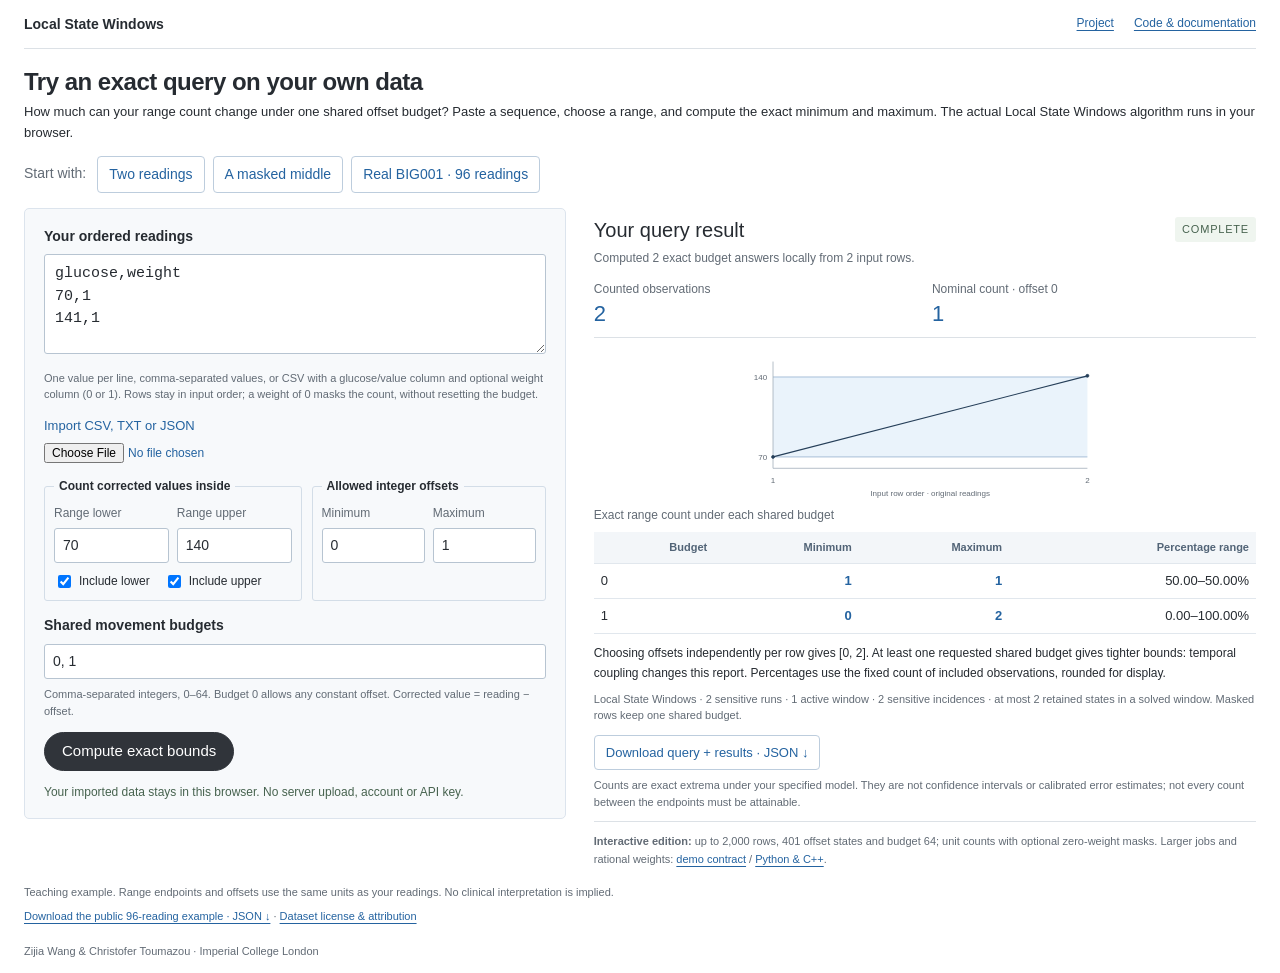
==== docs/demo/index.html @ ea6bede1 "Replace concept clips with real application-use recordings" ====
<!doctype html>
<html lang="en">
<head>
<meta charset="utf-8"><meta name="viewport" content="width=device-width,initial-scale=1">
<base href="../">
<title>Local State Windows · Run a range query</title>
<meta name="description" content="Run exact range-count sensitivity queries on your own ordered data. Import CSV, choose offset constraints, and export exact answers.">
<meta name="author" content="Zijia Wang and Christofer Toumazou">
<link rel="stylesheet" href="project/style.css?v=real-session-20261109c">
<script src="project/demo-ui.js?v=real-session-20261109c" defer></script>
</head><body class="app-page">
<header class="app-topbar"><strong>Local State Windows</strong><nav aria-label="Application resources"><a href="./">Project</a><a href="https://github.com/OliverDOU776/Exact-Temporal-Range-Queries-through-Local-State-Windows">Code &amp; documentation</a></nav></header>
<main>
    <section id="try-demo" class="section shell live-demo" aria-labelledby="demo-heading">
      <h2 id="demo-heading">Try an exact query on your own data</h2>
      <p class="section-intro demo-lead">How much can your range count change under one shared offset budget? Paste a sequence, choose a range, and compute the exact minimum and maximum. The actual Local State Windows algorithm runs in your browser.</p>
      <div class="demo-preset-row"><span>Start with:</span><button type="button" id="preset-toy">Two readings</button><button type="button" id="preset-mask">A masked middle</button><button type="button" id="preset-big">Real BIG001 · 96 readings</button></div>
      <div class="live-demo-layout">
        <form id="query-form" class="query-form">
          <label class="field-label" for="query-data">Your ordered readings</label>
          <textarea id="query-data" rows="8" spellcheck="false" aria-describedby="data-help">glucose,weight
70,1
141,1</textarea>
          <p id="data-help" class="field-help">One value per line, comma-separated values, or CSV with a glucose/value column and optional weight column (0 or 1). Rows stay in input order; a weight of 0 masks the count, without resetting the budget.</p>
          <label class="file-upload" for="query-file">Import CSV, TXT or JSON <input id="query-file" type="file" accept=".csv,.txt,.json,text/csv,text/plain,application/json"></label>
          <div class="query-fields">
            <fieldset><legend>Count corrected values inside</legend><div class="pair-fields"><label>Range lower<input id="band-lower" value="70" inputmode="decimal" required></label><label>Range upper<input id="band-upper" value="140" inputmode="decimal" required></label></div><div class="endpoint-fields"><label><input id="lower-closed" type="checkbox" checked> Include lower</label><label><input id="upper-closed" type="checkbox" checked> Include upper</label></div></fieldset>
            <fieldset><legend>Allowed integer offsets</legend><div class="pair-fields"><label>Minimum<input id="domain-lower" type="number" step="1" value="0" required></label><label>Maximum<input id="domain-upper" type="number" step="1" value="1" required></label></div></fieldset>
          </div>
          <label class="field-label" for="query-budgets">Shared movement budgets</label><input id="query-budgets" value="0, 1" aria-describedby="budget-help" required><p id="budget-help" class="field-help">Comma-separated integers, 0–64. Budget 0 allows any constant offset. Corrected value = reading − offset.</p>
          <div class="query-actions"><button type="submit" class="button" id="run-query">Compute exact bounds</button><button type="button" class="cancel-query" id="cancel-query" hidden>Cancel</button></div>
          <p class="local-privacy">Your imported data stays in this browser. No server upload, account or API key.</p>
        </form>
        <div class="query-answer" aria-busy="false" id="query-answer">
          <div class="answer-heading"><h3>Your query result</h3><span id="query-state">Ready</span></div>
          <p id="query-status" class="query-status" role="status" aria-live="polite">Choose a preset or paste your readings, then compute.</p>
          <div id="query-output" hidden>
            <div class="answer-metrics"><div><span>Counted observations</span><strong id="result-denominator"></strong></div><div><span>Nominal count · offset 0</span><strong id="result-nominal"></strong></div></div>
            <div class="demo-chart" id="query-trace" aria-label="Your input sequence and target band"></div>
            <div class="demo-result-table"><table><caption>Exact range count under each shared budget</caption><thead><tr><th scope="col">Budget</th><th scope="col">Minimum</th><th scope="col">Maximum</th><th scope="col">Percentage range</th></tr></thead><tbody id="query-result-rows"></tbody></table></div>
            <p id="result-interpretation" class="result-interpretation"></p>
            <p id="result-diagnostics" class="field-help"></p>
            <button type="button" id="download-result" class="download-result">Download query + results · JSON ↓</button>
            <p class="field-help">Counts are exact extrema under your specified model. They are not confidence intervals or calibrated error estimates; not every count between the endpoints must be attainable.</p>
          </div>
          <div id="query-placeholder" class="query-placeholder"><span>[ minimum, maximum ]</span><p>Check how temporal coupling changes a range report.<br>Try the two-reading example: budget 0 → [1,1]; budget 1 → [0,2].</p></div>
          <p class="demo-contract"><strong>Interactive edition:</strong> up to 2,000 rows, 401 offset states and budget 64; unit counts with optional zero-weight masks. Larger jobs and rational weights: <a href="https://github.com/OliverDOU776/Exact-Temporal-Range-Queries-through-Local-State-Windows/blob/main/docs/demo.md">demo contract</a> / <a href="#code">Python &amp; C++</a>.</p>
        </div>
      </div>
      <p class="demo-source" id="demo-source">Teaching example. Range endpoints and offsets use the same units as your readings. No clinical interpretation is implied.</p>
      <p class="field-help"><a href="demos/big001-input.json" download>Download the public 96-reading example · JSON ↓</a> · <a href="assets/BIG_IDEAs_ODC-By.txt">Dataset license &amp; attribution</a></p>
      <noscript><p>This tool needs JavaScript. The worked examples and downloadable code remain available below.</p></noscript>
    </section>

</main><footer class="app-footer">Zijia Wang &amp; Christofer Toumazou · Imperial College London</footer></body></html>
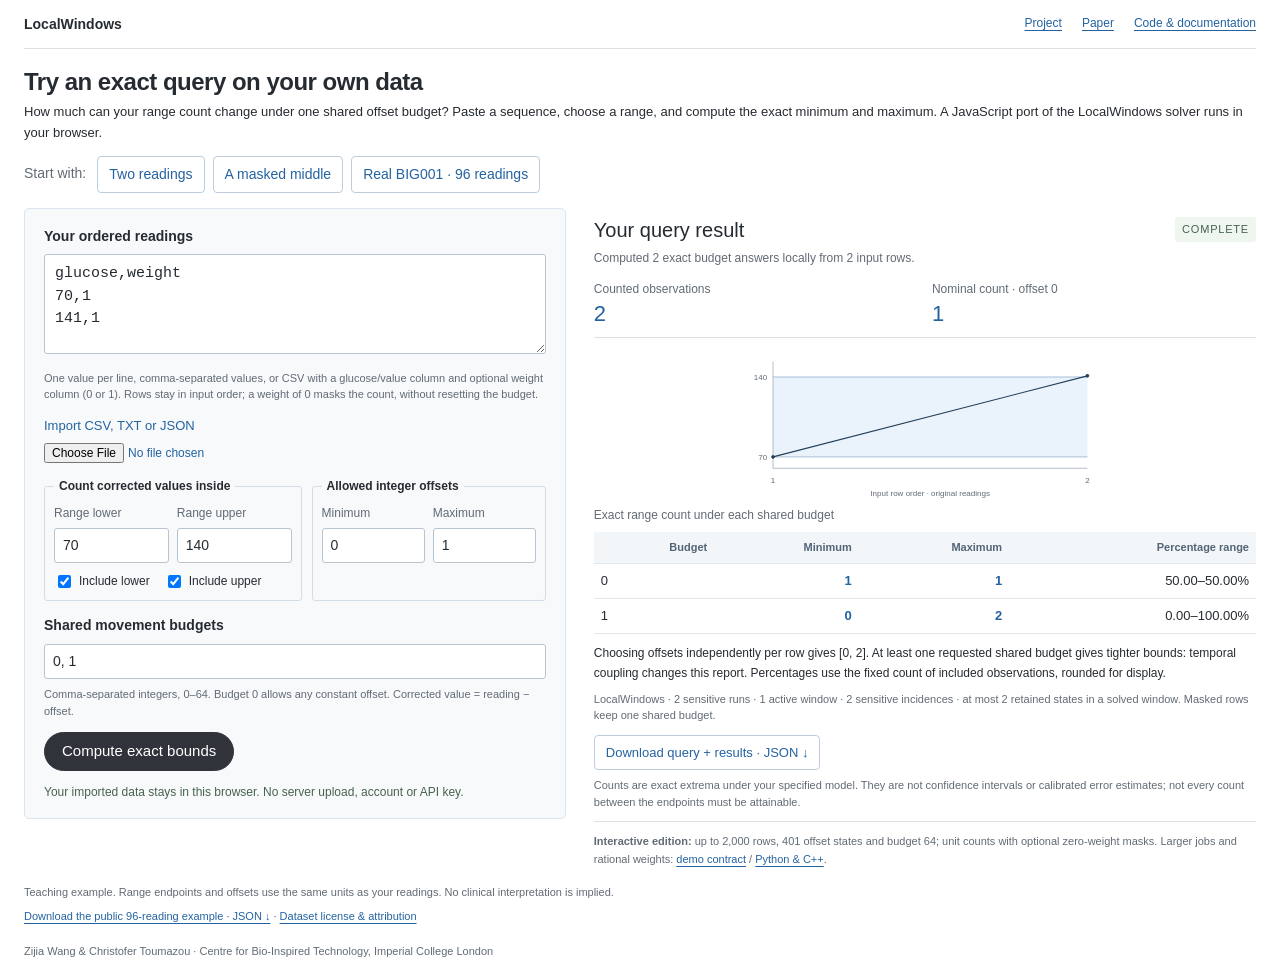
==== commit 88b85567: "Align repository and project page with the paper on range-count envelopes Retitle the README, projec" ====
--- a/docs/demo/index.html
+++ b/docs/demo/index.html
@@ -3,17 +3,17 @@
 <head>
 <meta charset="utf-8"><meta name="viewport" content="width=device-width,initial-scale=1">
 <base href="../">
-<title>Local State Windows · Run a range query</title>
-<meta name="description" content="Run exact range-count sensitivity queries on your own ordered data. Import CSV, choose offset constraints, and export exact answers.">
+<title>LocalWindows · Run a range-count query</title>
+<meta name="description" content="Run exact range-count envelope queries under a total-variation offset budget on your own ordered data. Import CSV, choose offset constraints, and export exact answers.">
 <meta name="author" content="Zijia Wang and Christofer Toumazou">
-<link rel="stylesheet" href="project/style.css?v=real-session-20261109c">
-<script src="project/demo-ui.js?v=real-session-20261109c" defer></script>
+<link rel="stylesheet" href="project/style.css?v=range-count-envelopes-1">
+<script src="project/demo-ui.js?v=range-count-envelopes-1" defer></script>
 </head><body class="app-page">
-<header class="app-topbar"><strong>Local State Windows</strong><nav aria-label="Application resources"><a href="./">Project</a><a href="https://github.com/OliverDOU776/Exact-Temporal-Range-Queries-through-Local-State-Windows">Code &amp; documentation</a></nav></header>
+<header class="app-topbar"><strong>LocalWindows</strong><nav aria-label="Application resources"><a href="./">Project</a><a href="assets/paper.pdf">Paper</a><a href="https://github.com/OliverDOU776/Exact-Temporal-Range-Queries-through-Local-State-Windows">Code &amp; documentation</a></nav></header>
 <main>
     <section id="try-demo" class="section shell live-demo" aria-labelledby="demo-heading">
       <h2 id="demo-heading">Try an exact query on your own data</h2>
-      <p class="section-intro demo-lead">How much can your range count change under one shared offset budget? Paste a sequence, choose a range, and compute the exact minimum and maximum. The actual Local State Windows algorithm runs in your browser.</p>
+      <p class="section-intro demo-lead">How much can your range count change under one shared offset budget? Paste a sequence, choose a range, and compute the exact minimum and maximum. A JavaScript port of the LocalWindows solver runs in your browser.</p>
       <div class="demo-preset-row"><span>Start with:</span><button type="button" id="preset-toy">Two readings</button><button type="button" id="preset-mask">A masked middle</button><button type="button" id="preset-big">Real BIG001 · 96 readings</button></div>
       <div class="live-demo-layout">
         <form id="query-form" class="query-form">
@@ -52,4 +52,4 @@
       <noscript><p>This tool needs JavaScript. The worked examples and downloadable code remain available below.</p></noscript>
     </section>
 
-</main><footer class="app-footer">Zijia Wang &amp; Christofer Toumazou · Imperial College London</footer></body></html>
+</main><footer class="app-footer">Zijia Wang &amp; Christofer Toumazou · Centre for Bio-Inspired Technology, Imperial College London</footer></body></html>
